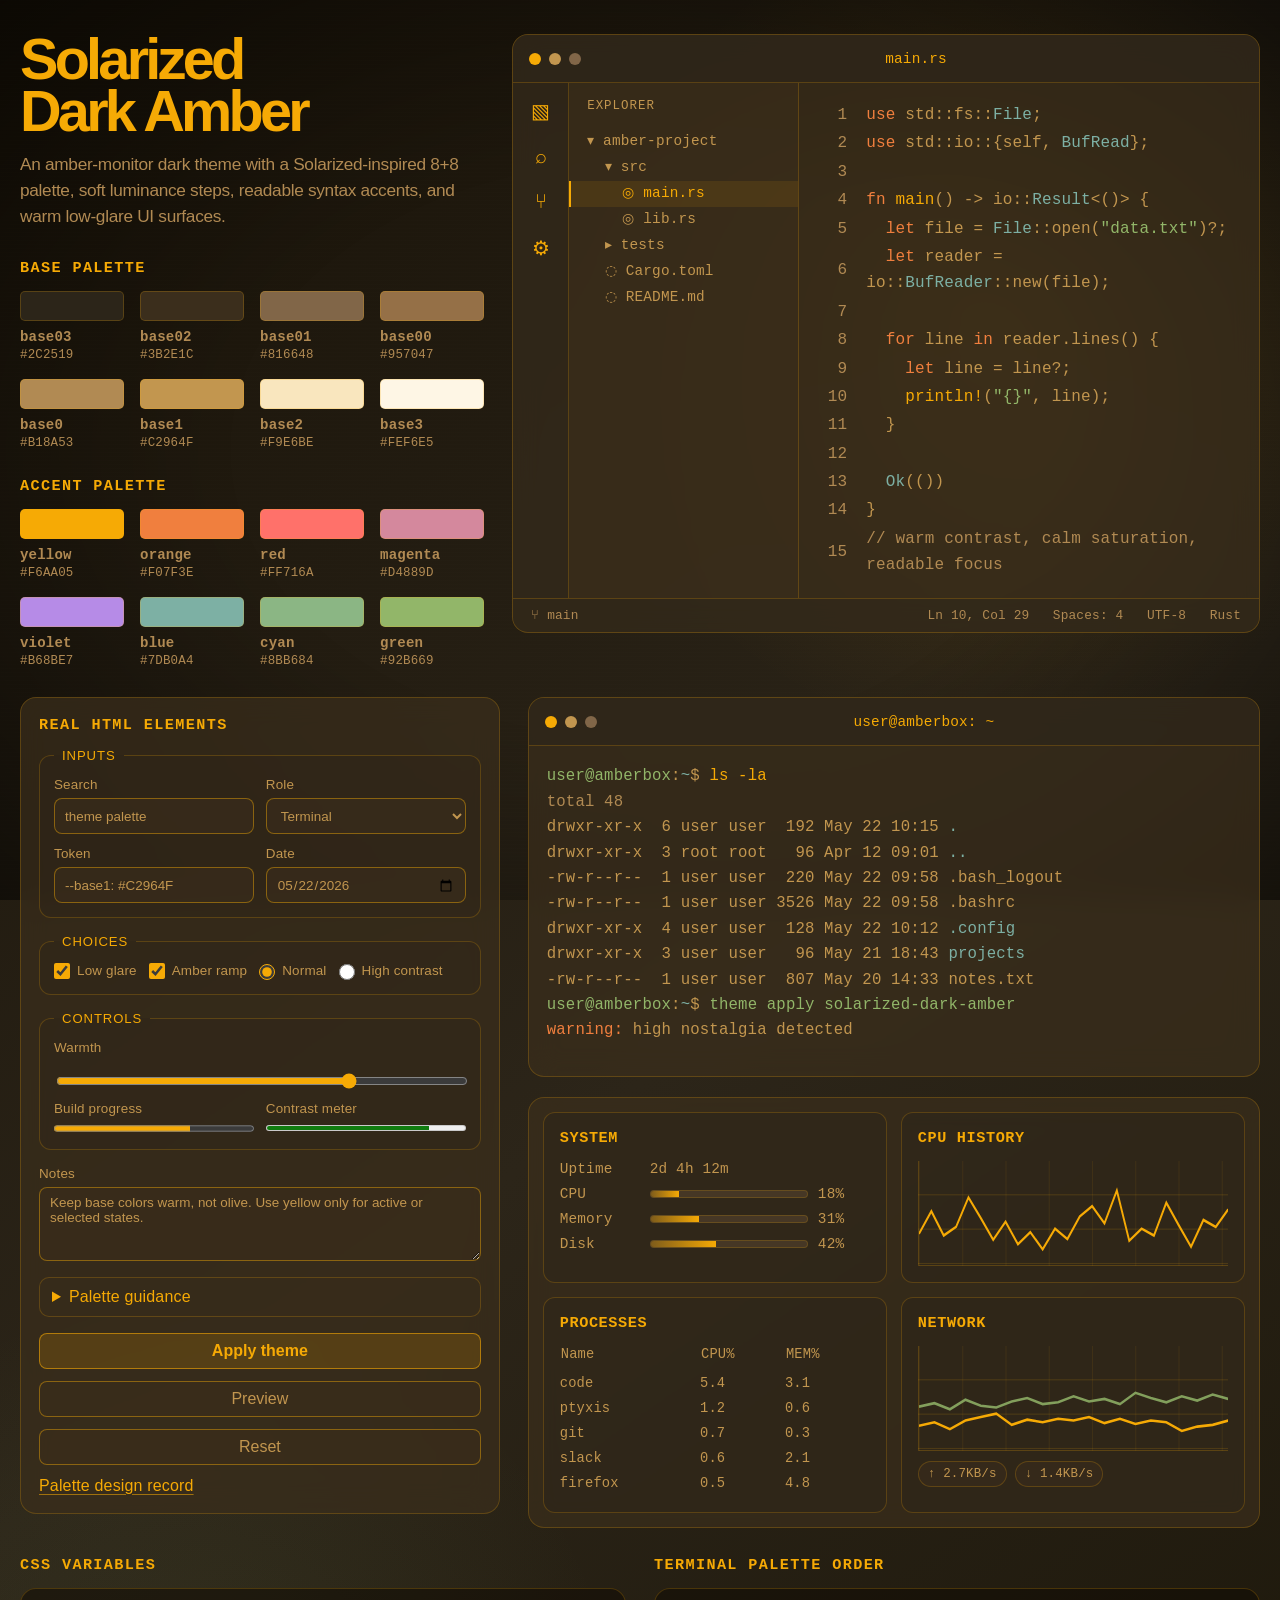
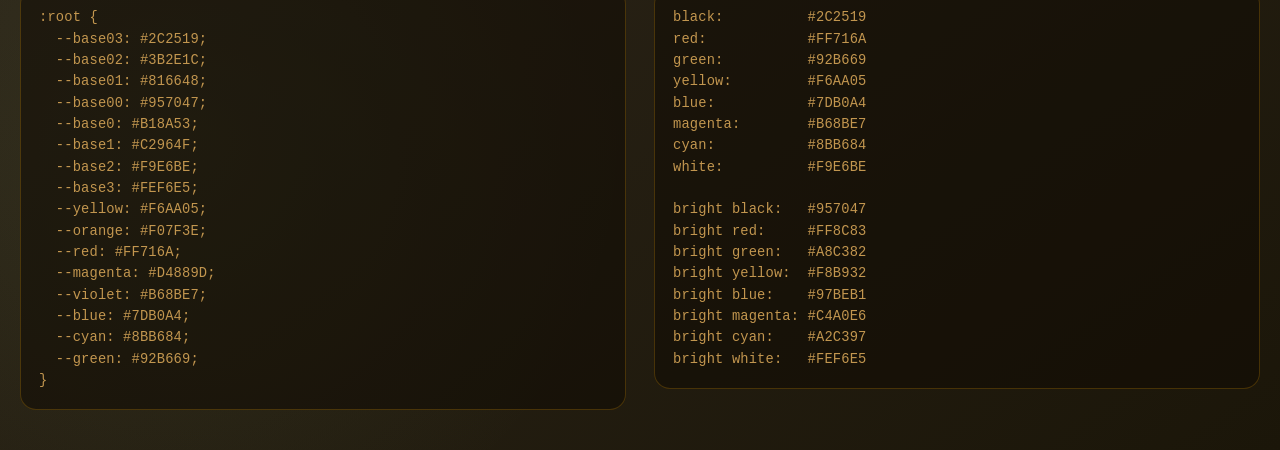
==== index.html @ b9c867db "Initial release" ====
<!doctype html>
<html lang="en">
<head>
  <meta charset="utf-8">
  <meta name="viewport" content="width=device-width, initial-scale=1">
  <title>Solarized Dark Amber</title>
  <meta name="description" content="A warm, low-glare theme built on a Solarized-inspired CIELAB ramp.">
  <link rel="stylesheet" href="palette.css">
  <style>
    :root {
      --panel: rgba(59, 46, 28, 0.72);
      --panel-soft: rgba(129, 102, 72, 0.38);
      --line: rgba(246, 170, 5, 0.22);
      --line-strong: rgba(246, 170, 5, 0.44);
      --glow: none;
      --radius: 16px;
      --mono: ui-monospace, SFMono-Regular, Menlo, Monaco, Consolas, "Liberation Mono", monospace;
      --sans: "Helvetica Neue", Helvetica, Arial, "Liberation Sans", sans-serif;
    }
    * { box-sizing: border-box; }
    body {
      margin: 0;
      min-height: 100vh;
      color: var(--base0);
      background:
        radial-gradient(circle at 78% 16%, rgba(246, 170, 5, 0.13), transparent 26rem),
        radial-gradient(circle at 14% 85%, rgba(146, 182, 105, 0.09), transparent 28rem),
        linear-gradient(145deg, #171107 0%, var(--base03) 52%, #1b1609 100%);
      font-family: var(--sans);
      letter-spacing: 0.01em;
    }
    body::before {
      content: "";
      position: fixed;
      inset: 0;
      pointer-events: none;
      opacity: 0.09;
      background: repeating-linear-gradient(to bottom, rgba(255,255,255,0.16) 0, rgba(255,255,255,0.16) 1px, transparent 1px, transparent 4px);
      mix-blend-mode: overlay;
    }
    body::after {
      content: "";
      position: fixed;
      inset: 0;
      pointer-events: none;
      background: radial-gradient(ellipse at center, transparent 45%, rgba(0,0,0,0.48) 100%);
    }
    .page {
      width: min(1480px, calc(100vw - 40px));
      margin: 0 auto;
      padding: 34px 0 40px;
      position: relative;
      z-index: 1;
    }
    .hero {
      display: grid;
      grid-template-columns: 0.9fr 1.45fr;
      gap: 28px;
      align-items: start;
    }
    h1 {
      margin: 0 0 14px;
      font-family: "Helvetica Neue", Helvetica, Arial, "Liberation Sans", sans-serif;
      font-size: clamp(2.3rem, 4.5vw, 4.65rem);
      font-weight: 700;
      letter-spacing: -0.065em;
      line-height: 0.9;
      color: var(--yellow);
    }
    .subtitle {
      max-width: 640px;
      margin: 0 0 30px;
      color: var(--base0);
      font-family: "Helvetica Neue", Helvetica, Arial, "Liberation Sans", sans-serif;
      font-size: 1.08rem;
      font-weight: 400;
      letter-spacing: -0.018em;
      line-height: 1.5;
    }
    .section-title {
      margin: 0 0 14px;
      color: var(--yellow);
      font-family: var(--mono);
      font-size: 0.95rem;
      font-weight: 700;
      text-transform: uppercase;
      letter-spacing: 0.09em;
    }
    .palette-grid, .accent-grid {
      display: grid;
      grid-template-columns: repeat(4, minmax(95px, 1fr));
      gap: 16px;
    }
    .palette-grid { margin-bottom: 26px; }
    .swatch {
      min-width: 0;
      font-family: var(--mono);
    }
    .chip {
      height: 30px;
      border-radius: 5px;
      border: 1px solid var(--line);
margin-bottom: 8px;
    }
    .swatch strong {
      display: block;
      color: var(--base0);
      font-size: 0.88rem;
      font-weight: 700;
    }
    .swatch span {
      color: var(--base0);
      font-size: 0.78rem;
    }
    .card {
      border: 1px solid var(--line);
      border-radius: var(--radius);
      background: var(--panel);
overflow: hidden;
      backdrop-filter: blur(14px);
    }
    .window-bar {
      height: 48px;
      display: flex;
      align-items: center;
      gap: 8px;
      padding: 0 16px;
      border-bottom: 1px solid var(--line);
      background: rgba(44, 37, 25, 0.62);
    }
    .dot {
      width: 12px;
      height: 12px;
      border-radius: 50%;
      background: var(--base00);
    }
    .dot:nth-child(1) { background: var(--yellow); }
    .dot:nth-child(2) { background: var(--base1); }
    .dot:nth-child(3) { background: var(--base01); }
    .window-title {
      margin-left: auto;
      margin-right: auto;
      color: var(--yellow);
      font-family: var(--mono);
      font-size: 0.9rem;
    }
    .editor {
      display: grid;
      grid-template-columns: 56px 230px 1fr;
      min-height: 445px;
    }
    .activity {
      border-right: 1px solid var(--line);
      background: rgba(44, 37, 25, 0.36);
      padding: 16px 0;
      display: grid;
      justify-items: center;
      align-content: start;
      gap: 22px;
      color: var(--yellow);
      font-family: var(--mono);
      font-size: 1.25rem;
    }
    .side {
      border-right: 1px solid var(--line);
      padding: 16px 0 12px;
      background: rgba(59, 46, 28, 0.46);
      font-family: var(--mono);
      color: var(--base1);
    }
    .side h2 {
      margin: 0 18px 16px;
      color: var(--base1);
      font-size: 0.78rem;
      font-weight: 500;
      letter-spacing: 0.08em;
      text-transform: uppercase;
    }
    .tree {
      list-style: none;
      margin: 0;
      padding: 0;
      font-size: 0.9rem;
      line-height: 1.8;
    }
    .tree li {
      padding: 0 18px;
      white-space: nowrap;
    }
    .tree li.active {
      background: rgba(246, 170, 5, 0.10);
      color: var(--yellow);
      border-left: 2px solid var(--yellow);
      padding-left: 16px;
    }
    .code {
      padding: 18px 24px;
      font-family: var(--mono);
      font-size: clamp(0.9rem, 1.25vw, 1.05rem);
      line-height: 1.65;
      color: var(--base1);
      overflow: auto;
    }
    .code table {
      border-collapse: collapse;
      width: 100%;
    }
    .code td:first-child {
      width: 42px;
      color: var(--base0);
      text-align: right;
      padding-right: 18px;
      user-select: none;
    }
    .kw { color: var(--orange); }
    .fn { color: var(--yellow); }
    .str { color: var(--green); }
    .ty { color: var(--blue); }
    .cm { color: var(--base0); }
    .op { color: var(--base1); }
    .status {
      border-top: 1px solid var(--line);
      height: 34px;
      display: flex;
      align-items: center;
      justify-content: space-between;
      padding: 0 18px;
      color: var(--base0);
      background: rgba(44, 37, 25, 0.44);
      font-family: var(--mono);
      font-size: 0.8rem;
    }
    .mock-section {
      display: grid;
      grid-template-columns: 0.95fr 1.45fr;
      gap: 28px;
      margin-top: 28px;
    }
    .ui-card { padding: 18px; }
    .controls {
      display: flex;
      flex-wrap: wrap;
      gap: 12px;
      align-items: center;
      margin-bottom: 22px;
      font-family: var(--mono);
      font-size: 0.85rem;
    }
    button, .badge, .input {
      border: 1px solid var(--line-strong);
      background: rgba(59, 46, 28, 0.6);
      color: var(--base1);
      border-radius: 9px;
      min-height: 34px;
      padding: 0 13px;
      font-family: var(--mono);
}
    button.primary, .badge {
      background: rgba(246, 170, 5, 0.18);
      color: var(--yellow);
      border-color: rgba(246, 170, 5, 0.52);
    }
    a {
      color: var(--yellow);
      text-decoration-color: rgba(246, 170, 5, 0.55);
      text-underline-offset: 3px;
    }
    .checkbox, .radio {
      display: inline-grid;
      place-items: center;
      width: 17px;
      height: 17px;
      border: 1px solid var(--yellow);
      color: var(--yellow);
      margin-right: 6px;
      vertical-align: -3px;
    }
    .radio { border-radius: 50%; }
    .radio::after {
      content: "";
      width: 6px;
      height: 6px;
      background: var(--yellow);
      border-radius: 50%;
    }
    .terminal {
      min-height: 330px;
      font-family: var(--mono);
      font-size: 0.98rem;
      line-height: 1.62;
      padding: 18px;
      color: var(--base1);
    }
    .prompt { color: var(--green); }
    .cmd { color: var(--yellow); }
    .dim { color: var(--base0); }
    .file { color: var(--blue); }
    .ok { color: var(--green); }
    .warn { color: var(--orange); }
    .dashboard {
      display: grid;
      grid-template-columns: repeat(2, minmax(0, 1fr));
      gap: 14px;
      padding: 14px;
    }
    .metric {
      border: 1px solid var(--line);
      border-radius: 12px;
      background: rgba(44, 37, 25, 0.48);
      padding: 16px;
      min-height: 162px;
      font-family: var(--mono);
    }
    .metric h3 {
      margin: 0 0 14px;
      color: var(--yellow);
      font-size: 0.95rem;
      text-transform: uppercase;
      letter-spacing: 0.04em;
    }
    .rows {
      display: grid;
      gap: 9px;
      color: var(--base1);
      font-size: 0.9rem;
    }
    .row {
      display: grid;
      grid-template-columns: 80px 1fr 52px;
      gap: 10px;
      align-items: center;
    }
    .bar {
      height: 8px;
      border: 1px solid rgba(246, 170, 5, 0.18);
      border-radius: 999px;
      overflow: hidden;
      background: rgba(129, 102, 72, 0.28);
    }
    .fill {
      display: block;
      height: 100%;
      width: var(--w);
      background: linear-gradient(90deg, rgba(246, 170, 5, 0.32), var(--yellow));
    }
    .chart {
      height: 105px;
      width: 100%;
      display: block;
      margin-top: 6px;
      border-left: 1px solid var(--line);
      border-bottom: 1px solid var(--line);
      background-image: linear-gradient(to top, rgba(246, 170, 5, 0.16) 1px, transparent 1px), linear-gradient(to right, rgba(246, 170, 5, 0.08) 1px, transparent 1px);
      background-size: 100% 33%, 14% 100%;
    }
    .chart polyline {
      fill: none;
      stroke: var(--yellow);
      stroke-width: 3;
}
    .chart .secondary {
      stroke: var(--green);
      opacity: 0.85;
    }
    .process-table {
      width: 100%;
      border-collapse: collapse;
      color: var(--base1);
      font-size: 0.86rem;
    }
    .process-table th {
      color: var(--base1);
      font-weight: 500;
      text-align: left;
      padding-bottom: 9px;
    }
    .process-table td { padding: 5px 0; }
    .token-row {
      display: flex;
      gap: 8px;
      flex-wrap: wrap;
      margin-top: 10px;
    }
    .token {
      border: 1px solid var(--line);
      color: var(--base1);
      border-radius: 999px;
      padding: 5px 9px;
      font-family: var(--mono);
      font-size: 0.78rem;
      background: rgba(59, 46, 28, 0.54);
    }
    .right-column {
      display: grid;
      gap: 20px;
    }

    .right-column .card[style] {
      margin-top: 0 !important;
    }

    .css-ref {
      margin-top: 28px;
      display: grid;
      grid-template-columns: 1fr 1fr;
      gap: 28px;
    }
    pre {
      margin: 0;
      border: 1px solid var(--line);
      border-radius: var(--radius);
      background: rgba(17, 12, 5, 0.55);
      color: var(--base1);
      overflow: auto;
      padding: 18px;
font-family: var(--mono);
      font-size: 0.86rem;
      line-height: 1.55;
    }

    .real-form {
      display: grid;
      gap: 16px;
      font-family: var(--mono);
    }

    fieldset {
      border: 1px solid var(--line);
      border-radius: 12px;
      padding: 14px;
      margin: 0;
      background: rgba(44, 37, 25, 0.28);
    }

    legend {
      color: var(--yellow);
      padding: 0 8px;
      font-size: 0.82rem;
      text-transform: uppercase;
      letter-spacing: 0.07em;
    }

    .form-grid {
      display: grid;
      grid-template-columns: 1fr 1fr;
      gap: 12px;
    }

    label {
      display: grid;
      gap: 6px;
      color: var(--base1);
      font-size: 0.84rem;
    }

    input,
    select,
    textarea,
    button {
      width: 100%;
      border: 1px solid var(--line-strong);
      background: rgba(59, 46, 28, 0.62);
      color: var(--base1);
      border-radius: 8px;
      min-height: 36px;
      padding: 7px 10px;
      font: inherit;
      accent-color: var(--yellow);
    }

    textarea {
      min-height: 74px;
      resize: vertical;
    }

    input::placeholder,
    textarea::placeholder {
      color: var(--base0);
    }

    input:focus,
    select:focus,
    textarea:focus,
    button:focus-visible {
      outline: 2px solid var(--yellow);
      outline-offset: 2px;
    }

    button {
      cursor: pointer;
    }

    button[type="submit"] {
      background: rgba(246, 170, 5, 0.16);
      color: var(--yellow);
      border-color: rgba(246, 170, 5, 0.58);
      font-weight: 700;
    }

    button[type="reset"] {
      color: var(--base1);
    }

    input[type="checkbox"],
    input[type="radio"] {
      width: auto;
      min-height: auto;
      padding: 0;
    }

    .choice-row,
    .button-row {
      display: flex;
      flex-wrap: wrap;
      gap: 12px;
      align-items: center;
    }

    .choice-row label {
      display: inline-flex;
      grid-template-columns: none;
      align-items: center;
      gap: 7px;
      line-height: 1.2;
    }

    .choice-row input[type="checkbox"],
    .choice-row input[type="radio"] {
      width: 1rem;
      height: 1rem;
      min-height: auto;
      margin: 0;
      flex: 0 0 auto;
    }

    .choice-row input[type="radio"] {
      transform: translateY(1px);
    }

    input[type="range"] {
      padding: 0;
      border: 0;
      background: transparent;
    }

    progress,
    meter {
      width: 100%;
      height: 13px;
      accent-color: var(--yellow);
    }

    details {
      border: 1px solid var(--line);
      border-radius: 10px;
      padding: 10px 12px;
      color: var(--base1);
      background: rgba(59, 46, 28, 0.36);
    }

    summary {
      color: var(--yellow);
      cursor: pointer;
    }

    .status-grid {
      display: grid;
      grid-template-columns: 1fr 1fr;
      gap: 12px;
    }

    @media (max-width: 620px) {
      .form-grid,
      .status-grid {
        grid-template-columns: 1fr;
      }
    }


    .real-form,
    .real-form *,
    .real-form input,
    .real-form select,
    .real-form textarea,
    .real-form button {
      font-family: "Helvetica Neue", Helvetica, Arial, "Liberation Sans", sans-serif;
    }

    @media (max-width: 980px) {
      .hero, .mock-section, .css-ref { grid-template-columns: 1fr; }
      .editor { grid-template-columns: 44px 1fr; }
      .side { display: none; }
      .palette-grid, .accent-grid { grid-template-columns: repeat(2, minmax(120px, 1fr)); }
    }
    @media (max-width: 620px) {
      .page { width: min(100vw - 24px, 1480px); padding-top: 20px; }
      .dashboard { grid-template-columns: 1fr; }
      .palette-grid, .accent-grid { grid-template-columns: 1fr; }
      .code { padding: 14px; }
    }
  </style>
</head>
<body>
  <main class="page">
    <section class="hero">
      <div>
        <h1>Solarized<br>Dark Amber</h1>
        <p class="subtitle">
          An amber-monitor dark theme with a Solarized-inspired 8+8 palette,
          soft luminance steps, readable syntax accents, and warm low-glare UI surfaces.
        </p>
        <p class="section-title">Base palette</p>
        <div class="palette-grid">
          <div class="swatch"><div class="chip" style="background:var(--base03)"></div><strong>base03</strong><span data-color="base03"></span></div>
          <div class="swatch"><div class="chip" style="background:var(--base02)"></div><strong>base02</strong><span data-color="base02"></span></div>
          <div class="swatch"><div class="chip" style="background:var(--base01)"></div><strong>base01</strong><span data-color="base01"></span></div>
          <div class="swatch"><div class="chip" style="background:var(--base00)"></div><strong>base00</strong><span data-color="base00"></span></div>
          <div class="swatch"><div class="chip" style="background:var(--base0)"></div><strong>base0</strong><span data-color="base0"></span></div>
          <div class="swatch"><div class="chip" style="background:var(--base1)"></div><strong>base1</strong><span data-color="base1"></span></div>
          <div class="swatch"><div class="chip" style="background:var(--base2)"></div><strong>base2</strong><span data-color="base2"></span></div>
          <div class="swatch"><div class="chip" style="background:var(--base3)"></div><strong>base3</strong><span data-color="base3"></span></div>
        </div>
        <p class="section-title">Accent palette</p>
        <div class="accent-grid">
          <div class="swatch"><div class="chip" style="background:var(--yellow)"></div><strong>yellow</strong><span data-color="yellow"></span></div>
          <div class="swatch"><div class="chip" style="background:var(--orange)"></div><strong>orange</strong><span data-color="orange"></span></div>
          <div class="swatch"><div class="chip" style="background:var(--red)"></div><strong>red</strong><span data-color="red"></span></div>
          <div class="swatch"><div class="chip" style="background:var(--magenta)"></div><strong>magenta</strong><span data-color="magenta"></span></div>
          <div class="swatch"><div class="chip" style="background:var(--violet)"></div><strong>violet</strong><span data-color="violet"></span></div>
          <div class="swatch"><div class="chip" style="background:var(--blue)"></div><strong>blue</strong><span data-color="blue"></span></div>
          <div class="swatch"><div class="chip" style="background:var(--cyan)"></div><strong>cyan</strong><span data-color="cyan"></span></div>
          <div class="swatch"><div class="chip" style="background:var(--green)"></div><strong>green</strong><span data-color="green"></span></div>
        </div>
      </div>
      <div class="card">
        <div class="window-bar"><span class="dot"></span><span class="dot"></span><span class="dot"></span><span class="window-title">main.rs</span></div>
        <div class="editor">
          <aside class="activity"><span>▧</span><span>⌕</span><span>⑂</span><span>⚙</span></aside>
          <aside class="side">
            <h2>Explorer</h2>
            <ul class="tree">
              <li>▾ amber-project</li>
              <li>&nbsp;&nbsp;▾ src</li>
              <li class="active">&nbsp;&nbsp;&nbsp;&nbsp;◎ main.rs</li>
              <li>&nbsp;&nbsp;&nbsp;&nbsp;◎ lib.rs</li>
              <li>&nbsp;&nbsp;▸ tests</li>
              <li>&nbsp;&nbsp;◌ Cargo.toml</li>
              <li>&nbsp;&nbsp;◌ README.md</li>
            </ul>
          </aside>
          <section class="code" aria-label="Code editor mockup">
            <table>
              <tr><td>1</td><td><span class="kw">use</span> std::fs::<span class="ty">File</span>;</td></tr>
              <tr><td>2</td><td><span class="kw">use</span> std::io::{self, <span class="ty">BufRead</span>};</td></tr>
              <tr><td>3</td><td></td></tr>
              <tr><td>4</td><td><span class="kw">fn</span> <span class="fn">main</span>() <span class="op">-&gt;</span> io::<span class="ty">Result</span>&lt;()&gt; {</td></tr>
              <tr><td>5</td><td>&nbsp;&nbsp;<span class="kw">let</span> file = <span class="ty">File</span>::open(<span class="str">"data.txt"</span>)?;</td></tr>
              <tr><td>6</td><td>&nbsp;&nbsp;<span class="kw">let</span> reader = io::<span class="ty">BufReader</span>::new(file);</td></tr>
              <tr><td>7</td><td></td></tr>
              <tr><td>8</td><td>&nbsp;&nbsp;<span class="kw">for</span> line <span class="kw">in</span> reader.lines() {</td></tr>
              <tr><td>9</td><td>&nbsp;&nbsp;&nbsp;&nbsp;<span class="kw">let</span> line = line?;</td></tr>
              <tr><td>10</td><td>&nbsp;&nbsp;&nbsp;&nbsp;<span class="fn">println!</span>(<span class="str">"{}"</span>, line);</td></tr>
              <tr><td>11</td><td>&nbsp;&nbsp;}</td></tr>
              <tr><td>12</td><td></td></tr>
              <tr><td>13</td><td>&nbsp;&nbsp;<span class="ty">Ok</span>(())</td></tr>
              <tr><td>14</td><td>}</td></tr>
              <tr><td>15</td><td><span class="cm">// warm contrast, calm saturation, readable focus</span></td></tr>
            </table>
          </section>
        </div>
        <div class="status"><span>⑂ main</span><span>Ln 10, Col 29&nbsp;&nbsp; Spaces: 4&nbsp;&nbsp; UTF-8&nbsp;&nbsp; Rust</span></div>
      </div>
    </section>

    <section class="mock-section">
      <div>
        <div class="card ui-card">
          <p class="section-title">Real HTML elements</p>

          <form class="real-form">
            <fieldset>
              <legend>Inputs</legend>
              <div class="form-grid">
                <label>
                  Search
                  <input type="search" placeholder="Search commands..." value="theme palette">
                </label>

                <label>
                  Role
                  <select>
                    <option>Terminal</option>
                    <option>Editor</option>
                    <option>Dashboard</option>
                  </select>
                </label>

                <label>
                  Token
                  <input type="text" value="--base1: #C2964F">
                </label>

                <label>
                  Date
                  <input type="date" value="2026-05-22">
                </label>
              </div>
            </fieldset>

            <fieldset>
              <legend>Choices</legend>
              <div class="choice-row">
                <label><input type="checkbox" checked> Low glare</label>
                <label><input type="checkbox" checked> Amber ramp</label>
                <label><input type="radio" name="contrast" checked> Normal</label>
                <label><input type="radio" name="contrast"> High contrast</label>
              </div>
            </fieldset>

            <fieldset>
              <legend>Controls</legend>
              <label>
                Warmth
                <input type="range" min="0" max="100" value="72">
              </label>

              <div class="status-grid">
                <label>
                  Build progress
                  <progress value="68" max="100">68%</progress>
                </label>

                <label>
                  Contrast meter
                  <meter min="0" max="100" low="30" high="70" optimum="82" value="82">82%</meter>
                </label>
              </div>
            </fieldset>

            <label>
              Notes
              <textarea>Keep base colors warm, not olive. Use yellow only for active or selected states.</textarea>
            </label>

            <details>
              <summary>Palette guidance</summary>
              <p>Use base colors for structure and text. Reserve yellow for focus, active states, prompts, and selections.</p>
            </details>

            <div class="button-row">
              <button type="submit">Apply theme</button>
              <button type="button">Preview</button>
              <button type="reset">Reset</button>
              <a href="palette-rebuild.html">Palette design record</a>
            </div>
          </form>
        </div>

      </div>
      <div class="right-column">
        <div class="card" style="margin-top: 20px">
          <div class="window-bar"><span class="dot"></span><span class="dot"></span><span class="dot"></span><span class="window-title">user@amberbox: ~</span></div>
          <div class="terminal">
            <div><span class="prompt">user@amberbox</span>:<span class="file">~</span>$ <span class="cmd">ls -la</span></div>
            <div><span class="dim">total 48</span></div>
            <div>drwxr-xr-x&nbsp;&nbsp;6 user user&nbsp;&nbsp;192 May 22 10:15 <span class="file">.</span></div>
            <div>drwxr-xr-x&nbsp;&nbsp;3 root root&nbsp;&nbsp; 96 Apr 12 09:01 <span class="file">..</span></div>
            <div>-rw-r--r--&nbsp;&nbsp;1 user user&nbsp;&nbsp;220 May 22 09:58 .bash_logout</div>
            <div>-rw-r--r--&nbsp;&nbsp;1 user user 3526 May 22 09:58 .bashrc</div>
            <div>drwxr-xr-x&nbsp;&nbsp;4 user user&nbsp;&nbsp;128 May 22 10:12 <span class="file">.config</span></div>
            <div>drwxr-xr-x&nbsp;&nbsp;3 user user&nbsp;&nbsp; 96 May 21 18:43 <span class="file">projects</span></div>
            <div>-rw-r--r--&nbsp;&nbsp;1 user user&nbsp;&nbsp;807 May 20 14:33 notes.txt</div>
            <div><span class="prompt">user@amberbox</span>:<span class="file">~</span>$ <span class="ok">theme apply solarized-dark-amber</span></div>
            <div><span class="warn">warning:</span> high nostalgia detected</div>
          </div>
        </div>

      <div class="card dashboard-card">
        <div class="dashboard">
          <div class="metric">
            <h3>System</h3>
            <div class="rows">
              <div class="row"><span>Uptime</span><span>2d 4h 12m</span><span></span></div>
              <div class="row"><span>CPU</span><div class="bar"><span class="fill" style="--w:18%"></span></div><span>18%</span></div>
              <div class="row"><span>Memory</span><div class="bar"><span class="fill" style="--w:31%"></span></div><span>31%</span></div>
              <div class="row"><span>Disk</span><div class="bar"><span class="fill" style="--w:42%"></span></div><span>42%</span></div>
            </div>
          </div>
          <div class="metric">
            <h3>CPU history</h3>
            <svg class="chart" viewBox="0 0 500 120" preserveAspectRatio="none" aria-label="CPU history chart">
              <polyline points="0,84 20,58 40,86 60,76 80,42 100,66 120,91 140,70 160,96 180,82 200,102 220,78 240,90 260,64 280,52 300,72 320,34 340,92 360,78 380,86 400,48 420,74 440,99 460,68 480,76 500,56"></polyline>
            </svg>
          </div>
          <div class="metric">
            <h3>Processes</h3>
            <table class="process-table">
              <thead><tr><th>Name</th><th>CPU%</th><th>MEM%</th></tr></thead>
              <tbody>
                <tr><td>code</td><td>5.4</td><td>3.1</td></tr>
                <tr><td>ptyxis</td><td>1.2</td><td>0.6</td></tr>
                <tr><td>git</td><td>0.7</td><td>0.3</td></tr>
                <tr><td>slack</td><td>0.6</td><td>2.1</td></tr>
                <tr><td>firefox</td><td>0.5</td><td>4.8</td></tr>
              </tbody>
            </table>
          </div>
          <div class="metric">
            <h3>Network</h3>
            <svg class="chart" viewBox="0 0 500 120" preserveAspectRatio="none" aria-label="Network chart">
              <polyline class="secondary" points="0,70 25,66 50,73 75,62 100,69 125,71 150,64 175,60 200,67 225,65 250,58 275,64 300,61 325,67 350,54 375,60 400,65 425,58 450,63 475,56 500,61"></polyline>
              <polyline points="0,92 25,88 50,96 75,86 100,82 125,78 150,91 175,85 200,88 225,84 250,86 275,82 300,89 325,84 350,90 375,86 400,88 425,98 450,93 475,91 500,86"></polyline>
            </svg>
            <div class="token-row"><span class="token">↑ 2.7KB/s</span><span class="token">↓ 1.4KB/s</span></div>
          </div>
        </div>
      </div>
    </section>
    <section class="css-ref">
      <div>
        <p class="section-title">CSS variables</p>
        <pre id="css-variables"></pre>
      </div>
      <div>
        <p class="section-title">Terminal palette order</p>
        <pre>black:          #2C2519
red:            #FF716A
green:          #92B669
yellow:         #F6AA05
blue:           #7DB0A4
magenta:        #B68BE7
cyan:           #8BB684
white:          #F9E6BE

bright black:   #957047
bright red:     #FF8C83
bright green:   #A8C382
bright yellow:  #F8B932
bright blue:    #97BEB1
bright magenta: #C4A0E6
bright cyan:    #A2C397
bright white:   #FEF6E5</pre>
      </div>
    </section>
  </main>
  <script>
    const colors = [...document.querySelectorAll("[data-color]")];
    const styles = getComputedStyle(document.documentElement);
    for (const color of colors) color.textContent = styles.getPropertyValue(`--${color.dataset.color}`).trim();
    document.querySelector("#css-variables").textContent = `:root {\n${colors.map(color => `  --${color.dataset.color}: ${color.textContent};`).join("\n")}\n}`;
  </script>
</body>
</html>
---- palette.css ----
/* Generated from palette.json by scripts/palette.mjs. */
:root {
  --base03: #2C2519;
  --base02: #3B2E1C;
  --base01: #816648;
  --base00: #957047;
  --base0: #B18A53;
  --base1: #C2964F;
  --base2: #F9E6BE;
  --base3: #FEF6E5;
  --yellow: #F6AA05;
  --orange: #F07F3E;
  --red: #FF716A;
  --magenta: #D4889D;
  --violet: #B68BE7;
  --blue: #7DB0A4;
  --cyan: #8BB684;
  --green: #92B669;
}
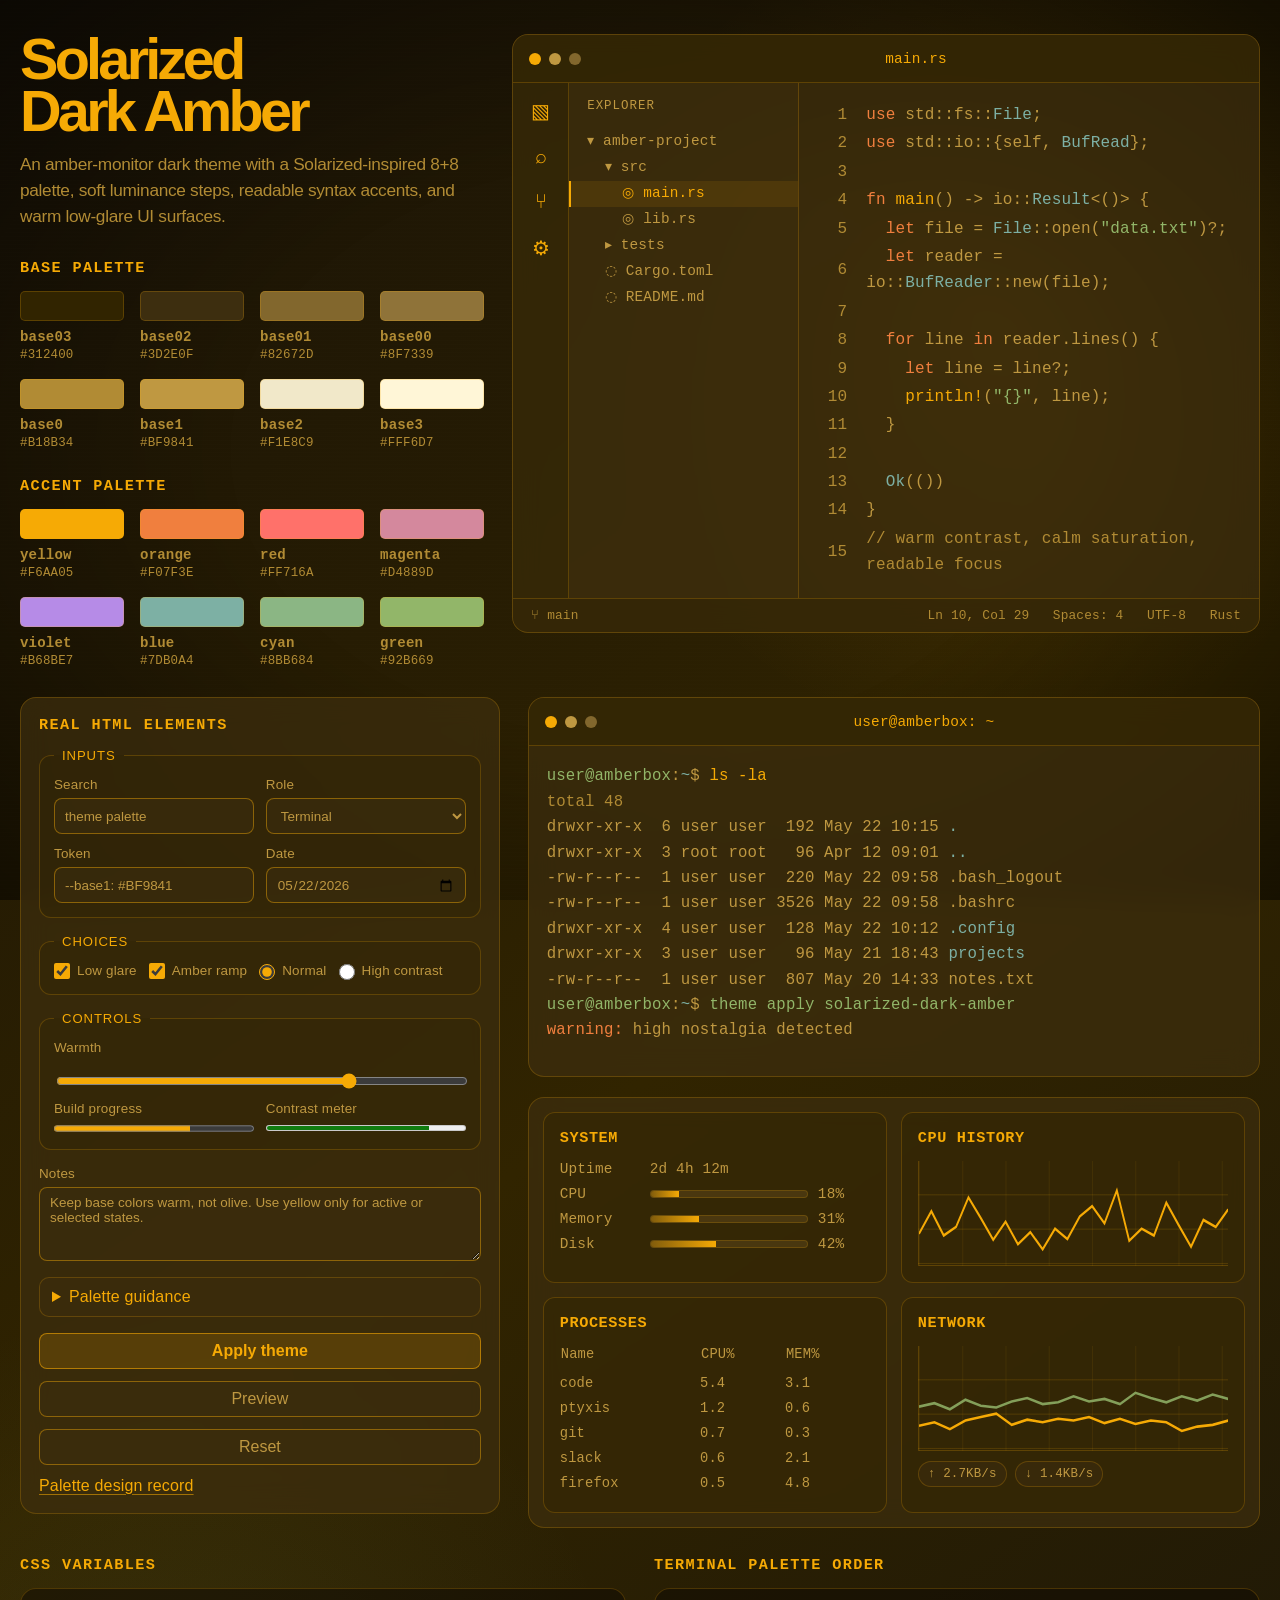
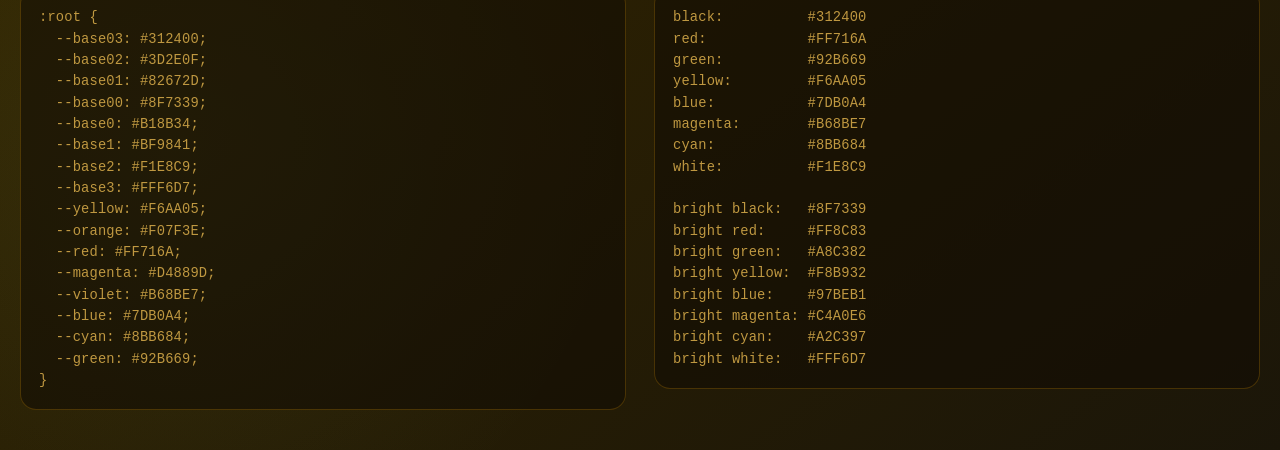
==== commit c0503ffd: "Refresh amber palette and add Ptyxis port" ====
--- a/index.html
+++ b/index.html
@@ -8,8 +8,8 @@
   <link rel="stylesheet" href="palette.css">
   <style>
     :root {
-      --panel: rgba(59, 46, 28, 0.72);
-      --panel-soft: rgba(129, 102, 72, 0.38);
+      --panel: rgba(61, 46, 15, 0.72);
+      --panel-soft: rgba(130, 103, 45, 0.38);
       --line: rgba(246, 170, 5, 0.22);
       --line-strong: rgba(246, 170, 5, 0.44);
       --glow: none;
@@ -126,7 +126,7 @@
       gap: 8px;
       padding: 0 16px;
       border-bottom: 1px solid var(--line);
-      background: rgba(44, 37, 25, 0.62);
+      background: rgba(49, 36, 0, 0.62);
     }
     .dot {
       width: 12px;
@@ -151,7 +151,7 @@
     }
     .activity {
       border-right: 1px solid var(--line);
-      background: rgba(44, 37, 25, 0.36);
+      background: rgba(49, 36, 0, 0.36);
       padding: 16px 0;
       display: grid;
       justify-items: center;
@@ -164,7 +164,7 @@
     .side {
       border-right: 1px solid var(--line);
       padding: 16px 0 12px;
-      background: rgba(59, 46, 28, 0.46);
+      background: rgba(61, 46, 15, 0.46);
       font-family: var(--mono);
       color: var(--base1);
     }
@@ -226,7 +226,7 @@
       justify-content: space-between;
       padding: 0 18px;
       color: var(--base0);
-      background: rgba(44, 37, 25, 0.44);
+      background: rgba(49, 36, 0, 0.44);
       font-family: var(--mono);
       font-size: 0.8rem;
     }
@@ -248,7 +248,7 @@
     }
     button, .badge, .input {
       border: 1px solid var(--line-strong);
-      background: rgba(59, 46, 28, 0.6);
+      background: rgba(61, 46, 15, 0.6);
       color: var(--base1);
       border-radius: 9px;
       min-height: 34px;
@@ -306,7 +306,7 @@
     .metric {
       border: 1px solid var(--line);
       border-radius: 12px;
-      background: rgba(44, 37, 25, 0.48);
+      background: rgba(49, 36, 0, 0.48);
       padding: 16px;
       min-height: 162px;
       font-family: var(--mono);
@@ -335,7 +335,7 @@
       border: 1px solid rgba(246, 170, 5, 0.18);
       border-radius: 999px;
       overflow: hidden;
-      background: rgba(129, 102, 72, 0.28);
+      background: rgba(130, 103, 45, 0.28);
     }
     .fill {
       display: block;
@@ -388,7 +388,7 @@
       padding: 5px 9px;
       font-family: var(--mono);
       font-size: 0.78rem;
-      background: rgba(59, 46, 28, 0.54);
+      background: rgba(61, 46, 15, 0.54);
     }
     .right-column {
       display: grid;
@@ -429,7 +429,7 @@
       border-radius: 12px;
       padding: 14px;
       margin: 0;
-      background: rgba(44, 37, 25, 0.28);
+      background: rgba(49, 36, 0, 0.28);
     }
 
     legend {
@@ -459,7 +459,7 @@
     button {
       width: 100%;
       border: 1px solid var(--line-strong);
-      background: rgba(59, 46, 28, 0.62);
+      background: rgba(61, 46, 15, 0.62);
       color: var(--base1);
       border-radius: 8px;
       min-height: 36px;
@@ -555,7 +555,7 @@
       border-radius: 10px;
       padding: 10px 12px;
       color: var(--base1);
-      background: rgba(59, 46, 28, 0.36);
+      background: rgba(61, 46, 15, 0.36);
     }
 
     summary {
@@ -697,7 +697,7 @@
 
                 <label>
                   Token
-                  <input type="text" value="--base1: #C2964F">
+                  <input type="text" value="--base1: #BF9841">
                 </label>
 
                 <label>
@@ -823,23 +823,23 @@
       </div>
       <div>
         <p class="section-title">Terminal palette order</p>
-        <pre>black:          #2C2519
+        <pre>black:          #312400
 red:            #FF716A
 green:          #92B669
 yellow:         #F6AA05
 blue:           #7DB0A4
 magenta:        #B68BE7
 cyan:           #8BB684
-white:          #F9E6BE
-
-bright black:   #957047
+white:          #F1E8C9
+
+bright black:   #8F7339
 bright red:     #FF8C83
 bright green:   #A8C382
 bright yellow:  #F8B932
 bright blue:    #97BEB1
 bright magenta: #C4A0E6
 bright cyan:    #A2C397
-bright white:   #FEF6E5</pre>
+bright white:   #FFF6D7</pre>
       </div>
     </section>
   </main>
--- a/palette.css
+++ b/palette.css
@@ -1,13 +1,13 @@
 /* Generated from palette.json by scripts/palette.mjs. */
 :root {
-  --base03: #2C2519;
-  --base02: #3B2E1C;
-  --base01: #816648;
-  --base00: #957047;
-  --base0: #B18A53;
-  --base1: #C2964F;
-  --base2: #F9E6BE;
-  --base3: #FEF6E5;
+  --base03: #312400;
+  --base02: #3D2E0F;
+  --base01: #82672D;
+  --base00: #8F7339;
+  --base0: #B18B34;
+  --base1: #BF9841;
+  --base2: #F1E8C9;
+  --base3: #FFF6D7;
   --yellow: #F6AA05;
   --orange: #F07F3E;
   --red: #FF716A;
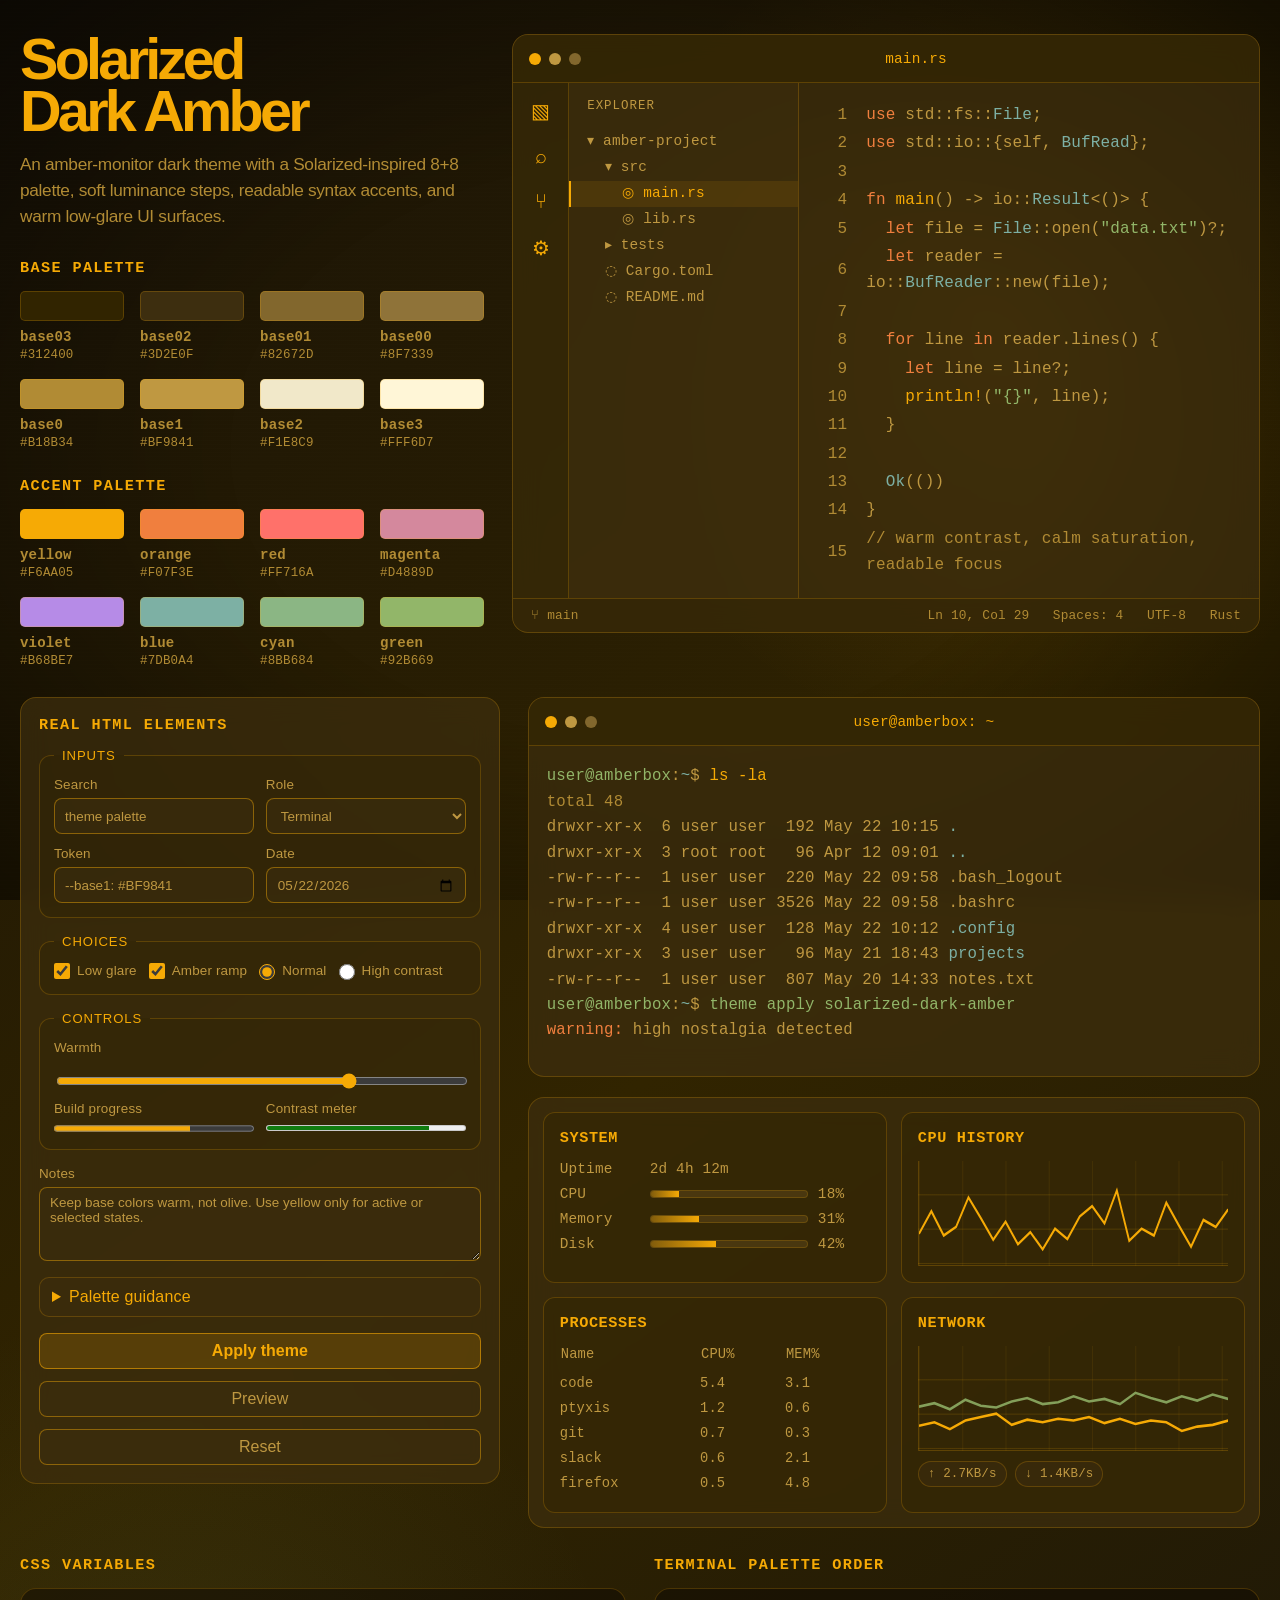
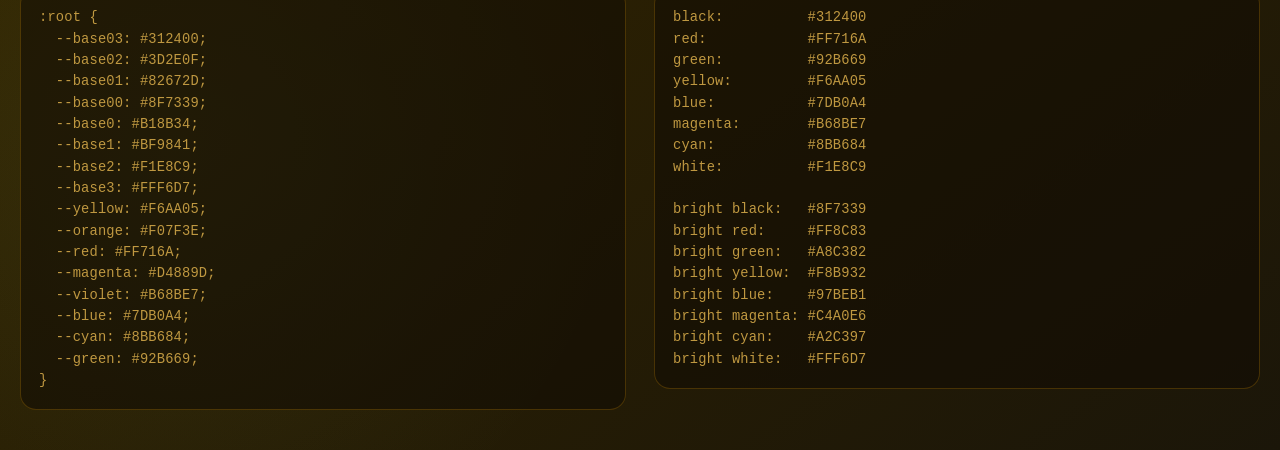
==== commit e897324c: "Remove palette rebuild artifacts" ====
--- a/index.html
+++ b/index.html
@@ -751,7 +751,6 @@
               <button type="submit">Apply theme</button>
               <button type="button">Preview</button>
               <button type="reset">Reset</button>
-              <a href="palette-rebuild.html">Palette design record</a>
             </div>
           </form>
         </div>
